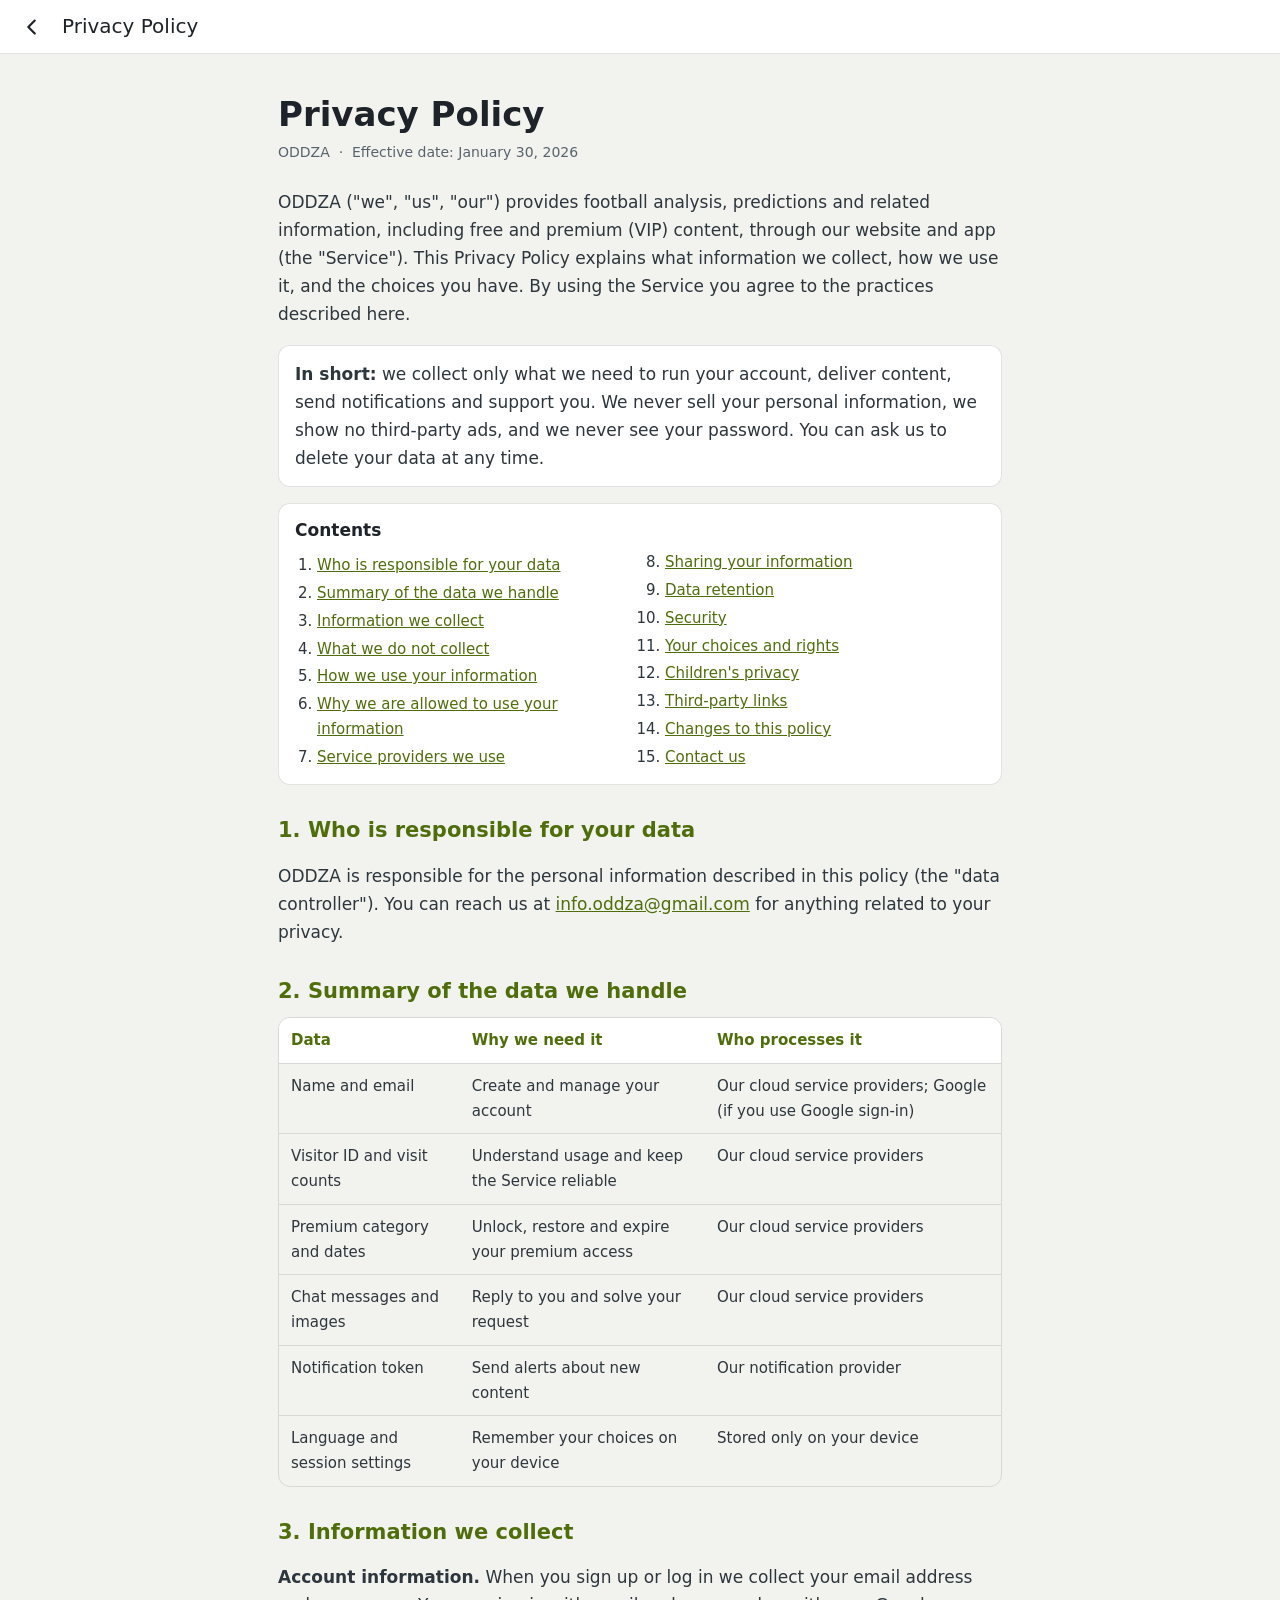
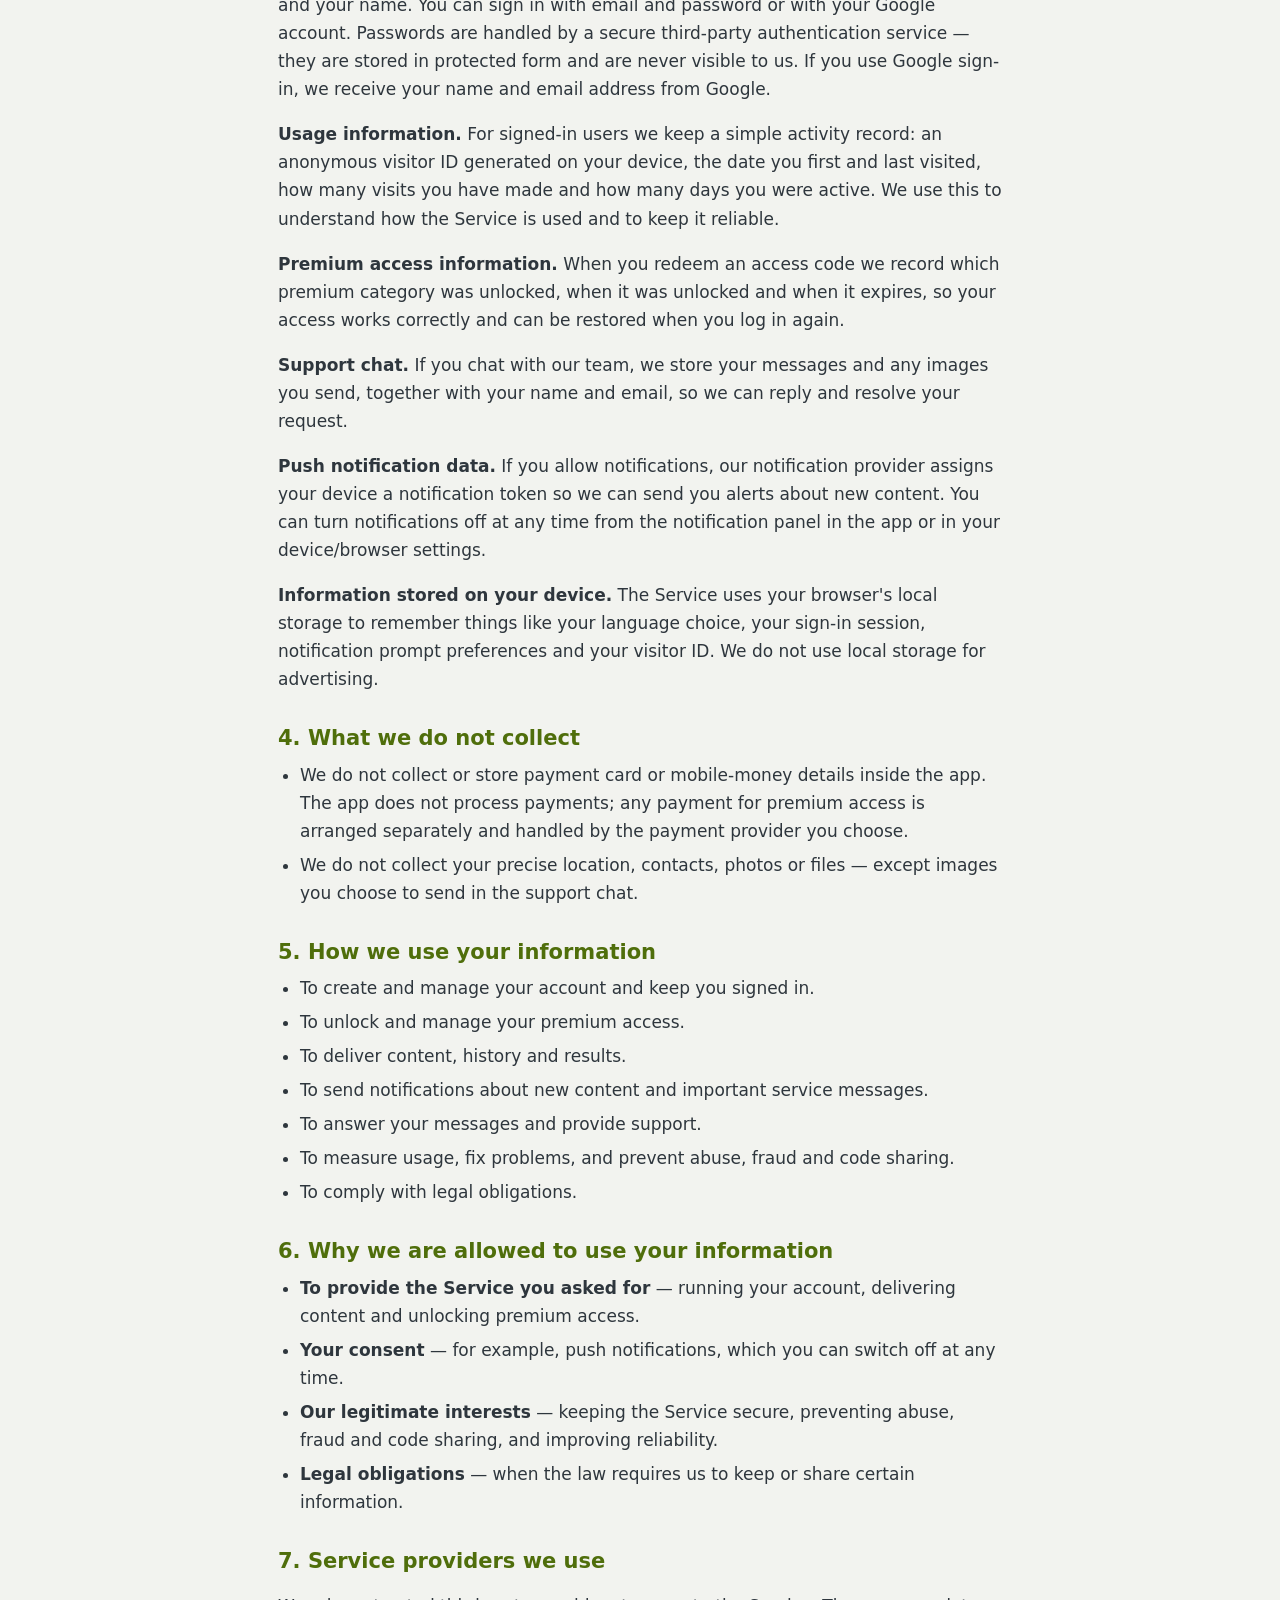
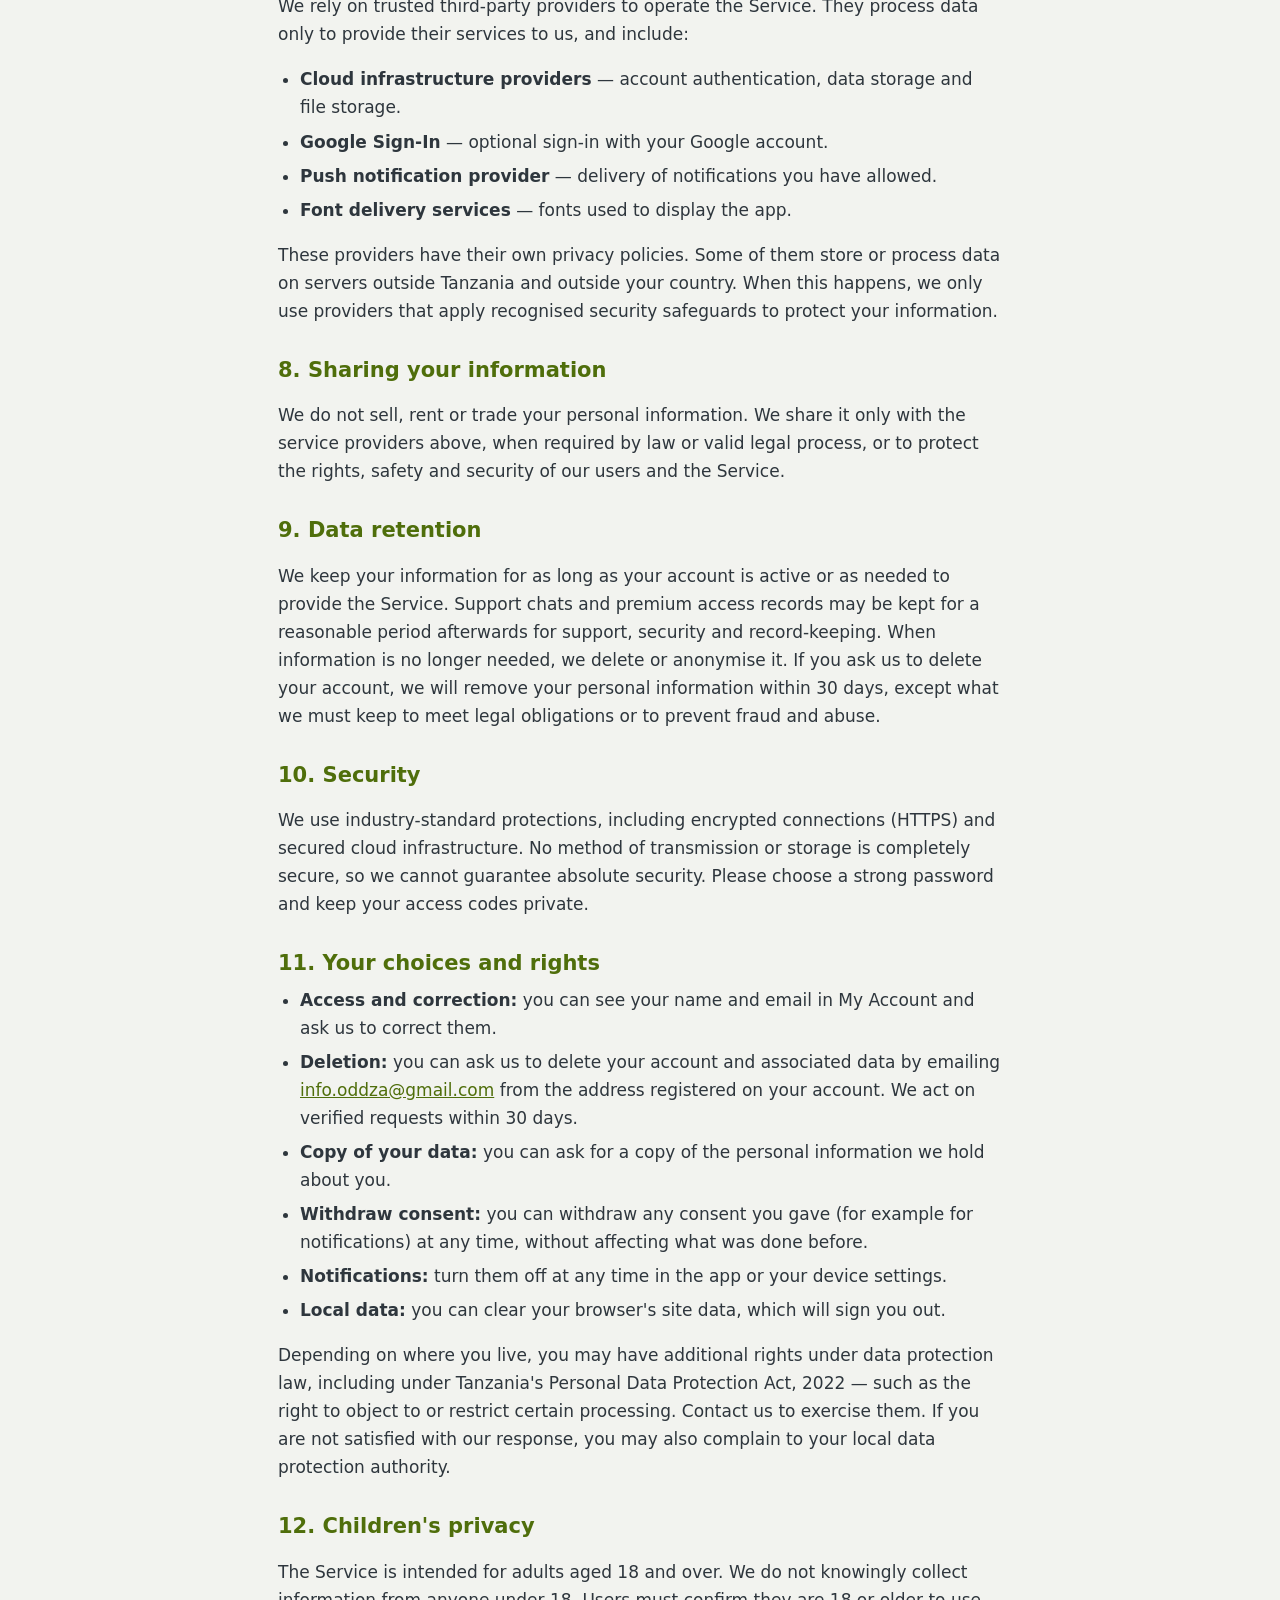
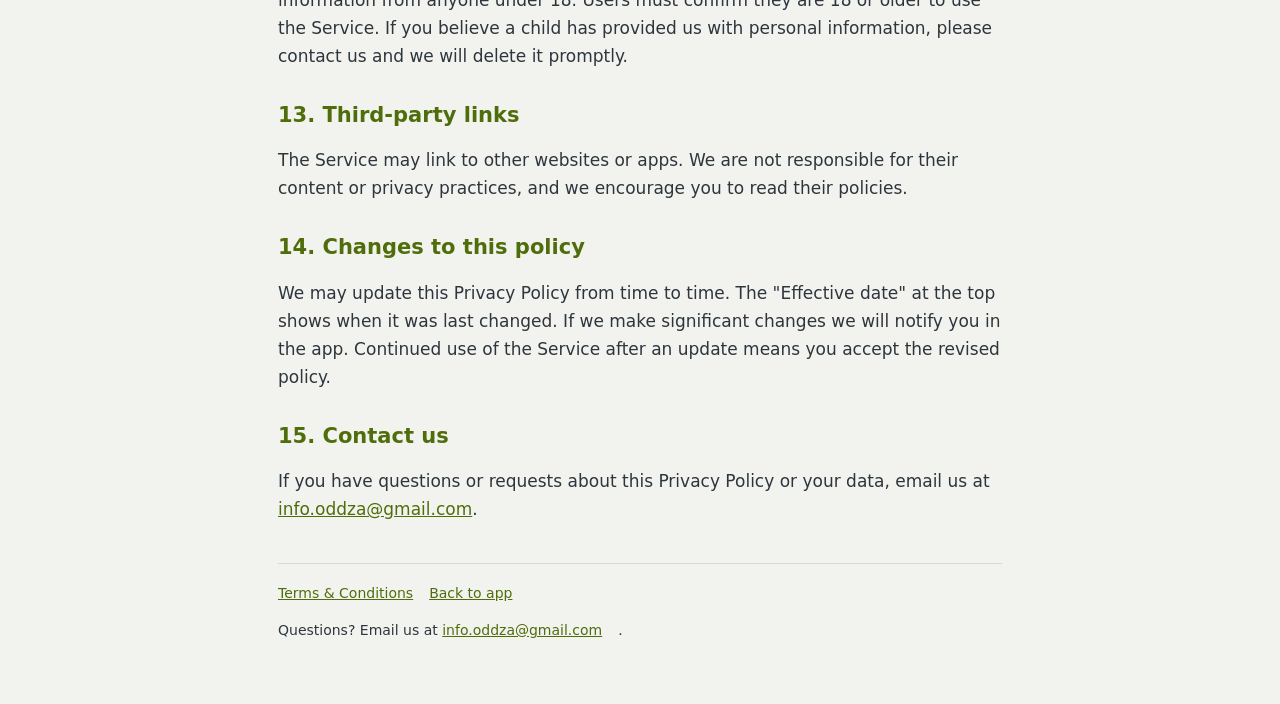
==== privacy.html @ 1094655e "Add files via upload" ====
<!DOCTYPE html>
<html lang="en">
<head>
<meta charset="UTF-8">
<meta name="viewport" content="width=device-width, initial-scale=1, viewport-fit=cover">
<meta name="color-scheme" content="dark light">
<meta name="theme-color" content="#101316" media="(prefers-color-scheme: dark)">
<meta name="theme-color" content="#ffffff" media="(prefers-color-scheme: light)">
<title>Privacy Policy — ODDZA</title>
<meta name="description" content="Privacy Policy for the ODDZA football predictions app.">
<link rel="icon" type="image/svg+xml" href="favicon.svg">
<style>
:root{color-scheme:dark;--bg:#15181c;--surface:#1d2127;--ink:#e6e9ec;--text:#cdd3d9;--mute:#9aa4ae;--gold:#c4e24e;--line:rgba(255,255,255,.09);--bar:#101316}
@media(prefers-color-scheme:light){:root{color-scheme:light;--bg:#f2f3ef;--surface:#ffffff;--ink:#1d2328;--text:#2e363d;--mute:#59636d;--gold:#4f6e0b;--line:rgba(24,30,36,.12);--bar:#ffffff}}
*{box-sizing:border-box}
html{-webkit-text-size-adjust:100%}
html,body{-webkit-user-select:none;-moz-user-select:none;-ms-user-select:none;user-select:none;-webkit-touch-callout:none;-webkit-tap-highlight-color:transparent}
body{margin:0;background:var(--bg);color:var(--ink);font:16px/1.65 Inter,Roboto,system-ui,-apple-system,"Segoe UI",sans-serif;padding-bottom:env(safe-area-inset-bottom)}
header{position:sticky;top:0;z-index:5;background:var(--bar);color:var(--ink);border-bottom:1px solid var(--line);display:flex;align-items:center;gap:10px;padding:0 12px;padding-top:env(safe-area-inset-top);min-height:calc(54px + env(safe-area-inset-top))}
header button{background:none;border:0;color:var(--ink);width:40px;height:40px;display:flex;align-items:center;justify-content:center;cursor:pointer;border-radius:50%}
header button:focus-visible,a:focus-visible{outline:2px solid var(--gold);outline-offset:2px}
header svg{width:22px;height:22px}
header span{font-size:clamp(17px,4.6vw,20px);font-weight:500}
main{max-width:760px;margin:0 auto;padding:24px 18px 48px}
h1{font-size:clamp(26px,7vw,34px);line-height:1.2;margin:0 0 6px}
.meta{color:var(--mute);font-size:14px;margin:0 0 24px}
h2{font-size:clamp(18px,4.8vw,21px);margin:32px 0 8px;color:var(--gold);line-height:1.3}
p,li{color:var(--text);overflow-wrap:anywhere}
ul{padding-left:22px;margin:8px 0}
li{margin:6px 0}
a{color:var(--gold)}
.box{background:var(--surface);border:1px solid var(--line);border-radius:12px;padding:14px 16px;margin:16px 0}
.box p{margin:0}
footer{border-top:1px solid var(--line);margin-top:40px;padding-top:18px;color:var(--mute);font-size:14px}
footer a{margin-right:16px}
.toc{background:var(--surface);border:1px solid var(--line);border-radius:12px;padding:12px 16px;margin:16px 0}
.toc b{display:block;margin-bottom:6px}
.toc ol{margin:0;padding-left:22px;columns:2;column-gap:28px}
.toc li{margin:3px 0;font-size:15px}
.tw{overflow-x:auto;margin:12px 0;border:1px solid var(--line);border-radius:12px}
table{border-collapse:collapse;width:100%;min-width:520px;font-size:15px}
th,td{text-align:left;padding:10px 12px;border-bottom:1px solid var(--line);vertical-align:top;color:var(--text)}
th{background:var(--surface);color:var(--gold);font-weight:600}
tr:last-child td{border-bottom:0}
html{scroll-behavior:smooth}h2{scroll-margin-top:calc(70px + env(safe-area-inset-top))}
@media(max-width:600px){.toc ol{columns:1}}
@media(min-width:900px){body{font-size:17px}main{padding-top:40px}}
</style>
</head>
<body>
<header><button type="button" onclick="goBack()" aria-label="Back"><svg viewBox="0 0 24 24" fill="none" stroke="currentColor" stroke-width="2.4" stroke-linecap="round" stroke-linejoin="round"><path d="M15 5l-7 7 7 7"/></svg></button><span>Privacy Policy</span></header>
<main>
<h1>Privacy Policy</h1>
<p class="meta">ODDZA &nbsp;·&nbsp; Effective date: January 30, 2026</p>

<p>ODDZA ("we", "us", "our") provides football analysis, predictions and related information, including free and premium (VIP) content, through our website and app (the "Service"). This Privacy Policy explains what information we collect, how we use it, and the choices you have. By using the Service you agree to the practices described here.</p>

<div class="box"><p><b>In short:</b> we collect only what we need to run your account, deliver content, send notifications and support you. We never sell your personal information, we show no third-party ads, and we never see your password. You can ask us to delete your data at any time.</p></div>

<nav class="toc" aria-label="Contents"><b>Contents</b><ol><li><a href="#s1">Who is responsible for your data</a></li><li><a href="#s2">Summary of the data we handle</a></li><li><a href="#s3">Information we collect</a></li><li><a href="#s4">What we do not collect</a></li><li><a href="#s5">How we use your information</a></li><li><a href="#s6">Why we are allowed to use your information</a></li><li><a href="#s7">Service providers we use</a></li><li><a href="#s8">Sharing your information</a></li><li><a href="#s9">Data retention</a></li><li><a href="#s10">Security</a></li><li><a href="#s11">Your choices and rights</a></li><li><a href="#s12">Children's privacy</a></li><li><a href="#s13">Third-party links</a></li><li><a href="#s14">Changes to this policy</a></li><li><a href="#s15">Contact us</a></li></ol></nav>

<h2 id="s1">1. Who is responsible for your data</h2>
<p>ODDZA is responsible for the personal information described in this policy (the "data controller"). You can reach us at <a href="mailto:info.oddza@gmail.com">info.oddza@gmail.com</a> for anything related to your privacy.</p>

<h2 id="s2">2. Summary of the data we handle</h2>
<div class="tw"><table>
<thead><tr><th>Data</th><th>Why we need it</th><th>Who processes it</th></tr></thead>
<tbody>
<tr><td>Name and email</td><td>Create and manage your account</td><td>Our cloud service providers; Google (if you use Google sign-in)</td></tr>
<tr><td>Visitor ID and visit counts</td><td>Understand usage and keep the Service reliable</td><td>Our cloud service providers</td></tr>
<tr><td>Premium category and dates</td><td>Unlock, restore and expire your premium access</td><td>Our cloud service providers</td></tr>
<tr><td>Chat messages and images</td><td>Reply to you and solve your request</td><td>Our cloud service providers</td></tr>
<tr><td>Notification token</td><td>Send alerts about new content</td><td>Our notification provider</td></tr>
<tr><td>Language and session settings</td><td>Remember your choices on your device</td><td>Stored only on your device</td></tr>
</tbody></table></div>

<h2 id="s3">3. Information we collect</h2>
<p><b>Account information.</b> When you sign up or log in we collect your email address and your name. You can sign in with email and password or with your Google account. Passwords are handled by a secure third-party authentication service — they are stored in protected form and are never visible to us. If you use Google sign-in, we receive your name and email address from Google.</p>
<p><b>Usage information.</b> For signed-in users we keep a simple activity record: an anonymous visitor ID generated on your device, the date you first and last visited, how many visits you have made and how many days you were active. We use this to understand how the Service is used and to keep it reliable.</p>
<p><b>Premium access information.</b> When you redeem an access code we record which premium category was unlocked, when it was unlocked and when it expires, so your access works correctly and can be restored when you log in again.</p>
<p><b>Support chat.</b> If you chat with our team, we store your messages and any images you send, together with your name and email, so we can reply and resolve your request.</p>
<p><b>Push notification data.</b> If you allow notifications, our notification provider assigns your device a notification token so we can send you alerts about new content. You can turn notifications off at any time from the notification panel in the app or in your device/browser settings.</p>
<p><b>Information stored on your device.</b> The Service uses your browser's local storage to remember things like your language choice, your sign-in session, notification prompt preferences and your visitor ID. We do not use local storage for advertising.</p>

<h2 id="s4">4. What we do not collect</h2>
<ul>
<li>We do not collect or store payment card or mobile-money details inside the app. The app does not process payments; any payment for premium access is arranged separately and handled by the payment provider you choose.</li>
<li>We do not collect your precise location, contacts, photos or files — except images you choose to send in the support chat.</li>
</ul>

<h2 id="s5">5. How we use your information</h2>
<ul>
<li>To create and manage your account and keep you signed in.</li>
<li>To unlock and manage your premium access.</li>
<li>To deliver content, history and results.</li>
<li>To send notifications about new content and important service messages.</li>
<li>To answer your messages and provide support.</li>
<li>To measure usage, fix problems, and prevent abuse, fraud and code sharing.</li>
<li>To comply with legal obligations.</li>
</ul>

<h2 id="s6">6. Why we are allowed to use your information</h2>
<ul>
<li><b>To provide the Service you asked for</b> — running your account, delivering content and unlocking premium access.</li>
<li><b>Your consent</b> — for example, push notifications, which you can switch off at any time.</li>
<li><b>Our legitimate interests</b> — keeping the Service secure, preventing abuse, fraud and code sharing, and improving reliability.</li>
<li><b>Legal obligations</b> — when the law requires us to keep or share certain information.</li>
</ul>

<h2 id="s7">7. Service providers we use</h2>
<p>We rely on trusted third-party providers to operate the Service. They process data only to provide their services to us, and include:</p>
<ul>
<li><b>Cloud infrastructure providers</b> — account authentication, data storage and file storage.</li>
<li><b>Google Sign-In</b> — optional sign-in with your Google account.</li>
<li><b>Push notification provider</b> — delivery of notifications you have allowed.</li>
<li><b>Font delivery services</b> — fonts used to display the app.</li>
</ul>
<p>These providers have their own privacy policies. Some of them store or process data on servers outside Tanzania and outside your country. When this happens, we only use providers that apply recognised security safeguards to protect your information.</p>

<h2 id="s8">8. Sharing your information</h2>
<p>We do not sell, rent or trade your personal information. We share it only with the service providers above, when required by law or valid legal process, or to protect the rights, safety and security of our users and the Service.</p>

<h2 id="s9">9. Data retention</h2>
<p>We keep your information for as long as your account is active or as needed to provide the Service. Support chats and premium access records may be kept for a reasonable period afterwards for support, security and record-keeping. When information is no longer needed, we delete or anonymise it. If you ask us to delete your account, we will remove your personal information within 30 days, except what we must keep to meet legal obligations or to prevent fraud and abuse.</p>

<h2 id="s10">10. Security</h2>
<p>We use industry-standard protections, including encrypted connections (HTTPS) and secured cloud infrastructure. No method of transmission or storage is completely secure, so we cannot guarantee absolute security. Please choose a strong password and keep your access codes private.</p>

<h2 id="s11">11. Your choices and rights</h2>
<ul>
<li><b>Access and correction:</b> you can see your name and email in My Account and ask us to correct them.</li>
<li><b>Deletion:</b> you can ask us to delete your account and associated data by emailing <a href="mailto:info.oddza@gmail.com">info.oddza@gmail.com</a> from the address registered on your account. We act on verified requests within 30 days.</li>
<li><b>Copy of your data:</b> you can ask for a copy of the personal information we hold about you.</li>
<li><b>Withdraw consent:</b> you can withdraw any consent you gave (for example for notifications) at any time, without affecting what was done before.</li>
<li><b>Notifications:</b> turn them off at any time in the app or your device settings.</li>
<li><b>Local data:</b> you can clear your browser's site data, which will sign you out.</li>
</ul>
<p>Depending on where you live, you may have additional rights under data protection law, including under Tanzania's Personal Data Protection Act, 2022 — such as the right to object to or restrict certain processing. Contact us to exercise them. If you are not satisfied with our response, you may also complain to your local data protection authority.</p>

<h2 id="s12">12. Children's privacy</h2>
<p>The Service is intended for adults aged 18 and over. We do not knowingly collect information from anyone under 18. Users must confirm they are 18 or older to use the Service. If you believe a child has provided us with personal information, please contact us and we will delete it promptly.</p>

<h2 id="s13">13. Third-party links</h2>
<p>The Service may link to other websites or apps. We are not responsible for their content or privacy practices, and we encourage you to read their policies.</p>

<h2 id="s14">14. Changes to this policy</h2>
<p>We may update this Privacy Policy from time to time. The "Effective date" at the top shows when it was last changed. If we make significant changes we will notify you in the app. Continued use of the Service after an update means you accept the revised policy.</p>

<h2 id="s15">15. Contact us</h2>
<p>If you have questions or requests about this Privacy Policy or your data, email us at <a href="mailto:info.oddza@gmail.com">info.oddza@gmail.com</a>.</p>

<footer>
<a href="terms.html">Terms &amp; Conditions</a><a href="index.html">Back to app</a>
<p>Questions? Email us at <a href="mailto:info.oddza@gmail.com">info.oddza@gmail.com</a>.</p>
</footer>
</main>
<script>var inFrame=window.parent!==window;
function closeParent(){parent.postMessage({legalClose:1},location.origin)}
function goBack(){if(inFrame){closeParent();return}if(history.length>1&&document.referrer){history.back()}else{location.href='index.html'}}
if(inFrame){document.addEventListener('click',function(e){var a=e.target.closest&&e.target.closest('a[href]');if(!a)return;var h=a.getAttribute('href');
if(h==='index.html'){e.preventDefault();closeParent()}
else if(h==='terms.html'||h==='privacy.html'){e.preventDefault();location.replace(h)}
else if(h.charAt(0)==='#'){e.preventDefault();var t=document.getElementById(h.slice(1));if(t)t.scrollIntoView()}})}
(function(){var stop=function(e){e.preventDefault()};
['copy','cut','contextmenu','selectstart','dragstart'].forEach(function(t){document.addEventListener(t,stop)});
document.addEventListener('keydown',function(e){if((e.ctrlKey||e.metaKey)&&['c','x','a'].indexOf((e.key||'').toLowerCase())>-1)e.preventDefault()})})();</script>
</body>
</html>
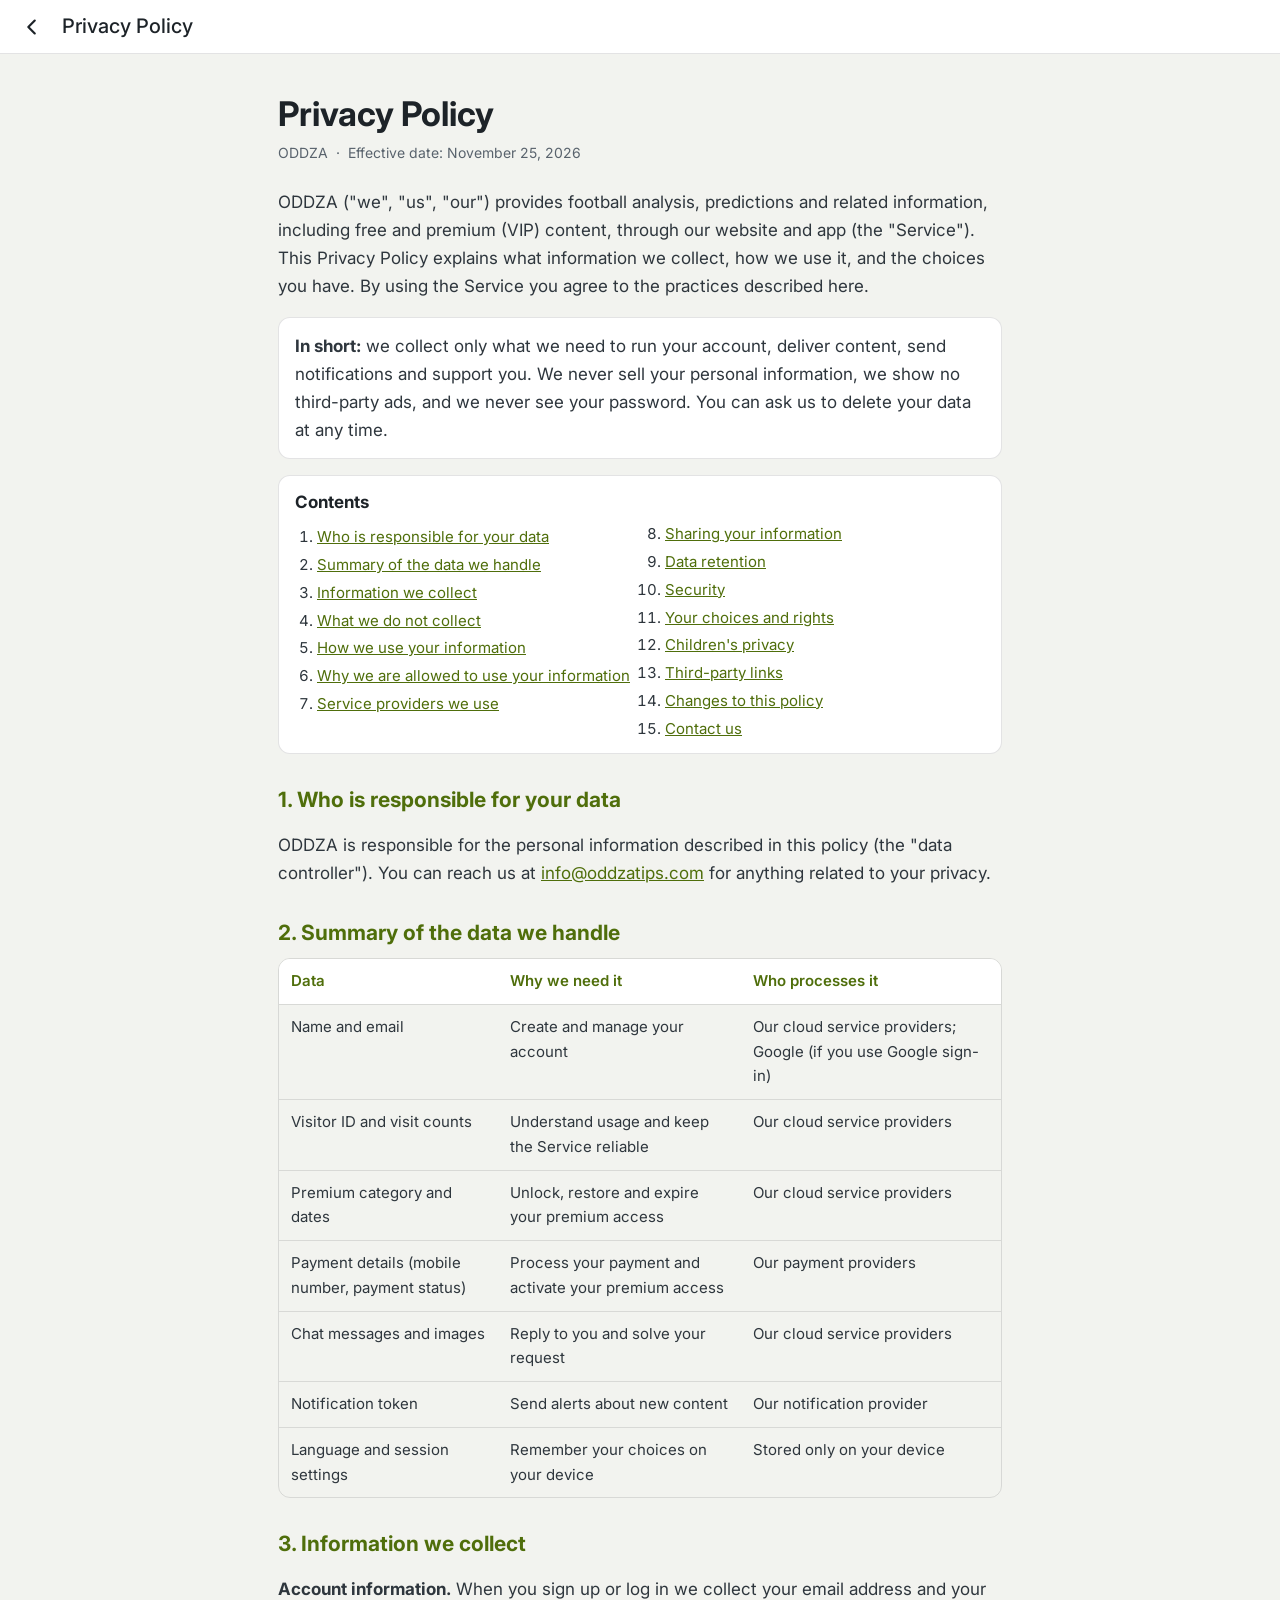
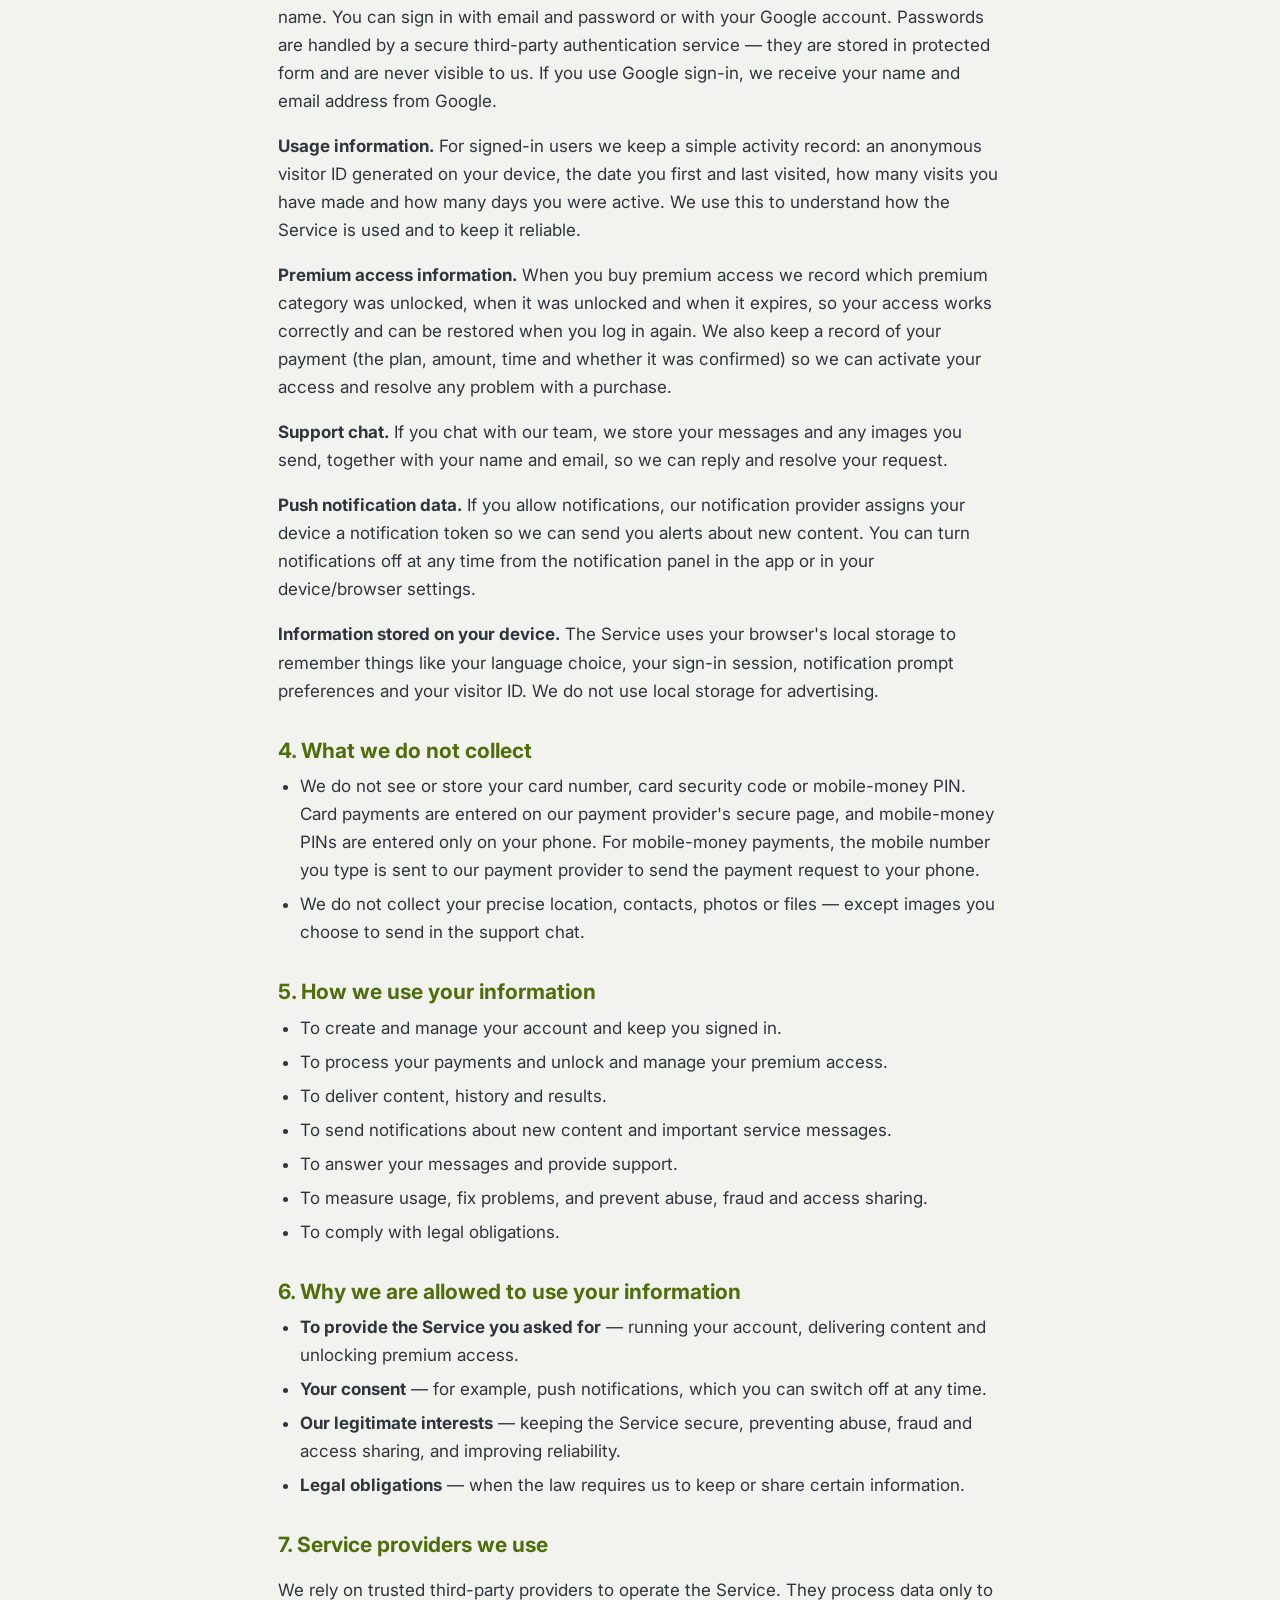
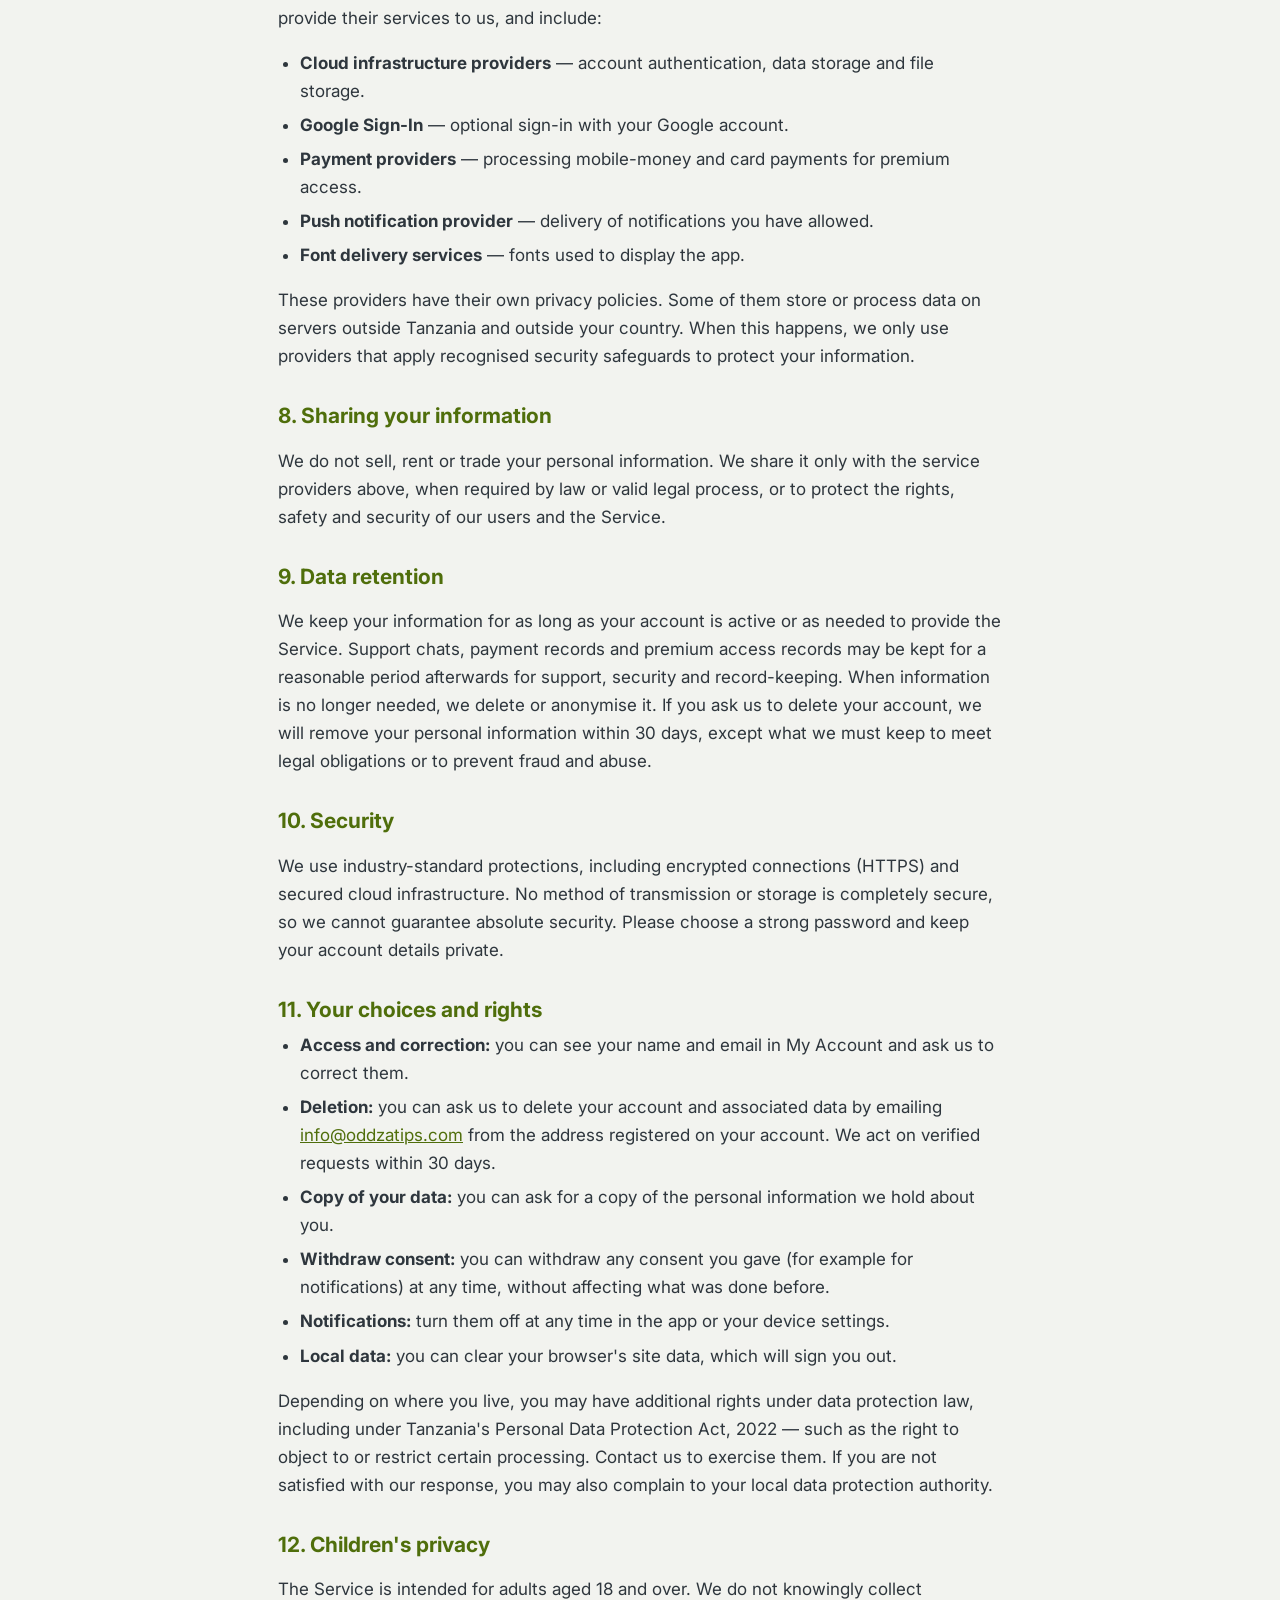
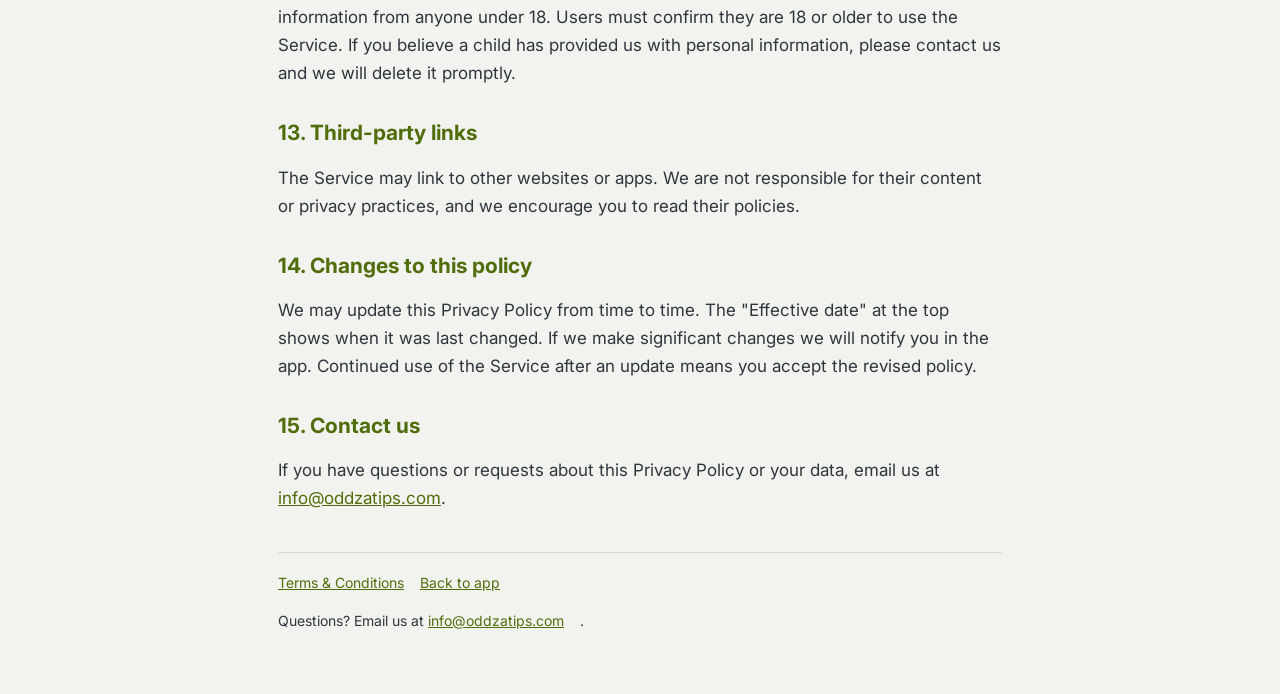
==== commit a523097b: "Add files via upload" ====
--- a/privacy.html
+++ b/privacy.html
@@ -8,6 +8,8 @@
 <meta name="theme-color" content="#ffffff" media="(prefers-color-scheme: light)">
 <title>Privacy Policy — ODDZA</title>
 <meta name="description" content="Privacy Policy for the ODDZA football predictions app.">
+<script async src="https://pagead2.googlesyndication.com/pagead/js/adsbygoogle.js?client=ca-pub-4559206284695714"
+     crossorigin="anonymous"></script>
 <link rel="icon" type="image/svg+xml" href="favicon.svg">
 <style>
 :root{color-scheme:dark;--bg:#15181c;--surface:#1d2127;--ink:#e6e9ec;--text:#cdd3d9;--mute:#9aa4ae;--gold:#c4e24e;--line:rgba(255,255,255,.09);--bar:#101316}
@@ -46,12 +48,12 @@
 @media(max-width:600px){.toc ol{columns:1}}
 @media(min-width:900px){body{font-size:17px}main{padding-top:40px}}
 </style>
-</head>
+<link rel="preconnect" href="https://fonts.googleapis.com"><link rel="preconnect" href="https://fonts.gstatic.com" crossorigin><link rel="stylesheet" href="https://fonts.googleapis.com/css2?family=Inter:wght@400;500;600;700;800&display=swap"><style>:root{--font-ui:"Inter",Roboto,"Segoe UI","Helvetica Neue",Arial,sans-serif}</style></head>
 <body>
 <header><button type="button" onclick="goBack()" aria-label="Back"><svg viewBox="0 0 24 24" fill="none" stroke="currentColor" stroke-width="2.4" stroke-linecap="round" stroke-linejoin="round"><path d="M15 5l-7 7 7 7"/></svg></button><span>Privacy Policy</span></header>
 <main>
 <h1>Privacy Policy</h1>
-<p class="meta">ODDZA &nbsp;·&nbsp; Effective date: January 30, 2026</p>
+<p class="meta">ODDZA &nbsp;·&nbsp; Effective date: November 25, 2026</p>
 
 <p>ODDZA ("we", "us", "our") provides football analysis, predictions and related information, including free and premium (VIP) content, through our website and app (the "Service"). This Privacy Policy explains what information we collect, how we use it, and the choices you have. By using the Service you agree to the practices described here.</p>
 
@@ -60,7 +62,7 @@
 <nav class="toc" aria-label="Contents"><b>Contents</b><ol><li><a href="#s1">Who is responsible for your data</a></li><li><a href="#s2">Summary of the data we handle</a></li><li><a href="#s3">Information we collect</a></li><li><a href="#s4">What we do not collect</a></li><li><a href="#s5">How we use your information</a></li><li><a href="#s6">Why we are allowed to use your information</a></li><li><a href="#s7">Service providers we use</a></li><li><a href="#s8">Sharing your information</a></li><li><a href="#s9">Data retention</a></li><li><a href="#s10">Security</a></li><li><a href="#s11">Your choices and rights</a></li><li><a href="#s12">Children's privacy</a></li><li><a href="#s13">Third-party links</a></li><li><a href="#s14">Changes to this policy</a></li><li><a href="#s15">Contact us</a></li></ol></nav>
 
 <h2 id="s1">1. Who is responsible for your data</h2>
-<p>ODDZA is responsible for the personal information described in this policy (the "data controller"). You can reach us at <a href="mailto:info.oddza@gmail.com">info.oddza@gmail.com</a> for anything related to your privacy.</p>
+<p>ODDZA is responsible for the personal information described in this policy (the "data controller"). You can reach us at <a href="mailto:info@oddzatips.com">info@oddzatips.com</a> for anything related to your privacy.</p>
 
 <h2 id="s2">2. Summary of the data we handle</h2>
 <div class="tw"><table>
@@ -69,6 +71,7 @@
 <tr><td>Name and email</td><td>Create and manage your account</td><td>Our cloud service providers; Google (if you use Google sign-in)</td></tr>
 <tr><td>Visitor ID and visit counts</td><td>Understand usage and keep the Service reliable</td><td>Our cloud service providers</td></tr>
 <tr><td>Premium category and dates</td><td>Unlock, restore and expire your premium access</td><td>Our cloud service providers</td></tr>
+<tr><td>Payment details (mobile number, payment status)</td><td>Process your payment and activate your premium access</td><td>Our payment providers</td></tr>
 <tr><td>Chat messages and images</td><td>Reply to you and solve your request</td><td>Our cloud service providers</td></tr>
 <tr><td>Notification token</td><td>Send alerts about new content</td><td>Our notification provider</td></tr>
 <tr><td>Language and session settings</td><td>Remember your choices on your device</td><td>Stored only on your device</td></tr>
@@ -77,25 +80,25 @@
 <h2 id="s3">3. Information we collect</h2>
 <p><b>Account information.</b> When you sign up or log in we collect your email address and your name. You can sign in with email and password or with your Google account. Passwords are handled by a secure third-party authentication service — they are stored in protected form and are never visible to us. If you use Google sign-in, we receive your name and email address from Google.</p>
 <p><b>Usage information.</b> For signed-in users we keep a simple activity record: an anonymous visitor ID generated on your device, the date you first and last visited, how many visits you have made and how many days you were active. We use this to understand how the Service is used and to keep it reliable.</p>
-<p><b>Premium access information.</b> When you redeem an access code we record which premium category was unlocked, when it was unlocked and when it expires, so your access works correctly and can be restored when you log in again.</p>
+<p><b>Premium access information.</b> When you buy premium access we record which premium category was unlocked, when it was unlocked and when it expires, so your access works correctly and can be restored when you log in again. We also keep a record of your payment (the plan, amount, time and whether it was confirmed) so we can activate your access and resolve any problem with a purchase.</p>
 <p><b>Support chat.</b> If you chat with our team, we store your messages and any images you send, together with your name and email, so we can reply and resolve your request.</p>
 <p><b>Push notification data.</b> If you allow notifications, our notification provider assigns your device a notification token so we can send you alerts about new content. You can turn notifications off at any time from the notification panel in the app or in your device/browser settings.</p>
 <p><b>Information stored on your device.</b> The Service uses your browser's local storage to remember things like your language choice, your sign-in session, notification prompt preferences and your visitor ID. We do not use local storage for advertising.</p>
 
 <h2 id="s4">4. What we do not collect</h2>
 <ul>
-<li>We do not collect or store payment card or mobile-money details inside the app. The app does not process payments; any payment for premium access is arranged separately and handled by the payment provider you choose.</li>
+<li>We do not see or store your card number, card security code or mobile-money PIN. Card payments are entered on our payment provider's secure page, and mobile-money PINs are entered only on your phone. For mobile-money payments, the mobile number you type is sent to our payment provider to send the payment request to your phone.</li>
 <li>We do not collect your precise location, contacts, photos or files — except images you choose to send in the support chat.</li>
 </ul>
 
 <h2 id="s5">5. How we use your information</h2>
 <ul>
 <li>To create and manage your account and keep you signed in.</li>
-<li>To unlock and manage your premium access.</li>
+<li>To process your payments and unlock and manage your premium access.</li>
 <li>To deliver content, history and results.</li>
 <li>To send notifications about new content and important service messages.</li>
 <li>To answer your messages and provide support.</li>
-<li>To measure usage, fix problems, and prevent abuse, fraud and code sharing.</li>
+<li>To measure usage, fix problems, and prevent abuse, fraud and access sharing.</li>
 <li>To comply with legal obligations.</li>
 </ul>
 
@@ -103,7 +106,7 @@
 <ul>
 <li><b>To provide the Service you asked for</b> — running your account, delivering content and unlocking premium access.</li>
 <li><b>Your consent</b> — for example, push notifications, which you can switch off at any time.</li>
-<li><b>Our legitimate interests</b> — keeping the Service secure, preventing abuse, fraud and code sharing, and improving reliability.</li>
+<li><b>Our legitimate interests</b> — keeping the Service secure, preventing abuse, fraud and access sharing, and improving reliability.</li>
 <li><b>Legal obligations</b> — when the law requires us to keep or share certain information.</li>
 </ul>
 
@@ -112,6 +115,7 @@
 <ul>
 <li><b>Cloud infrastructure providers</b> — account authentication, data storage and file storage.</li>
 <li><b>Google Sign-In</b> — optional sign-in with your Google account.</li>
+<li><b>Payment providers</b> — processing mobile-money and card payments for premium access.</li>
 <li><b>Push notification provider</b> — delivery of notifications you have allowed.</li>
 <li><b>Font delivery services</b> — fonts used to display the app.</li>
 </ul>
@@ -121,15 +125,15 @@
 <p>We do not sell, rent or trade your personal information. We share it only with the service providers above, when required by law or valid legal process, or to protect the rights, safety and security of our users and the Service.</p>
 
 <h2 id="s9">9. Data retention</h2>
-<p>We keep your information for as long as your account is active or as needed to provide the Service. Support chats and premium access records may be kept for a reasonable period afterwards for support, security and record-keeping. When information is no longer needed, we delete or anonymise it. If you ask us to delete your account, we will remove your personal information within 30 days, except what we must keep to meet legal obligations or to prevent fraud and abuse.</p>
+<p>We keep your information for as long as your account is active or as needed to provide the Service. Support chats, payment records and premium access records may be kept for a reasonable period afterwards for support, security and record-keeping. When information is no longer needed, we delete or anonymise it. If you ask us to delete your account, we will remove your personal information within 30 days, except what we must keep to meet legal obligations or to prevent fraud and abuse.</p>
 
 <h2 id="s10">10. Security</h2>
-<p>We use industry-standard protections, including encrypted connections (HTTPS) and secured cloud infrastructure. No method of transmission or storage is completely secure, so we cannot guarantee absolute security. Please choose a strong password and keep your access codes private.</p>
+<p>We use industry-standard protections, including encrypted connections (HTTPS) and secured cloud infrastructure. No method of transmission or storage is completely secure, so we cannot guarantee absolute security. Please choose a strong password and keep your account details private.</p>
 
 <h2 id="s11">11. Your choices and rights</h2>
 <ul>
 <li><b>Access and correction:</b> you can see your name and email in My Account and ask us to correct them.</li>
-<li><b>Deletion:</b> you can ask us to delete your account and associated data by emailing <a href="mailto:info.oddza@gmail.com">info.oddza@gmail.com</a> from the address registered on your account. We act on verified requests within 30 days.</li>
+<li><b>Deletion:</b> you can ask us to delete your account and associated data by emailing <a href="mailto:info@oddzatips.com">info@oddzatips.com</a> from the address registered on your account. We act on verified requests within 30 days.</li>
 <li><b>Copy of your data:</b> you can ask for a copy of the personal information we hold about you.</li>
 <li><b>Withdraw consent:</b> you can withdraw any consent you gave (for example for notifications) at any time, without affecting what was done before.</li>
 <li><b>Notifications:</b> turn them off at any time in the app or your device settings.</li>
@@ -147,11 +151,11 @@
 <p>We may update this Privacy Policy from time to time. The "Effective date" at the top shows when it was last changed. If we make significant changes we will notify you in the app. Continued use of the Service after an update means you accept the revised policy.</p>
 
 <h2 id="s15">15. Contact us</h2>
-<p>If you have questions or requests about this Privacy Policy or your data, email us at <a href="mailto:info.oddza@gmail.com">info.oddza@gmail.com</a>.</p>
+<p>If you have questions or requests about this Privacy Policy or your data, email us at <a href="mailto:info@oddzatips.com">info@oddzatips.com</a>.</p>
 
 <footer>
 <a href="terms.html">Terms &amp; Conditions</a><a href="index.html">Back to app</a>
-<p>Questions? Email us at <a href="mailto:info.oddza@gmail.com">info.oddza@gmail.com</a>.</p>
+<p>Questions? Email us at <a href="mailto:info@oddzatips.com">info@oddzatips.com</a>.</p>
 </footer>
 </main>
 <script>var inFrame=window.parent!==window;
